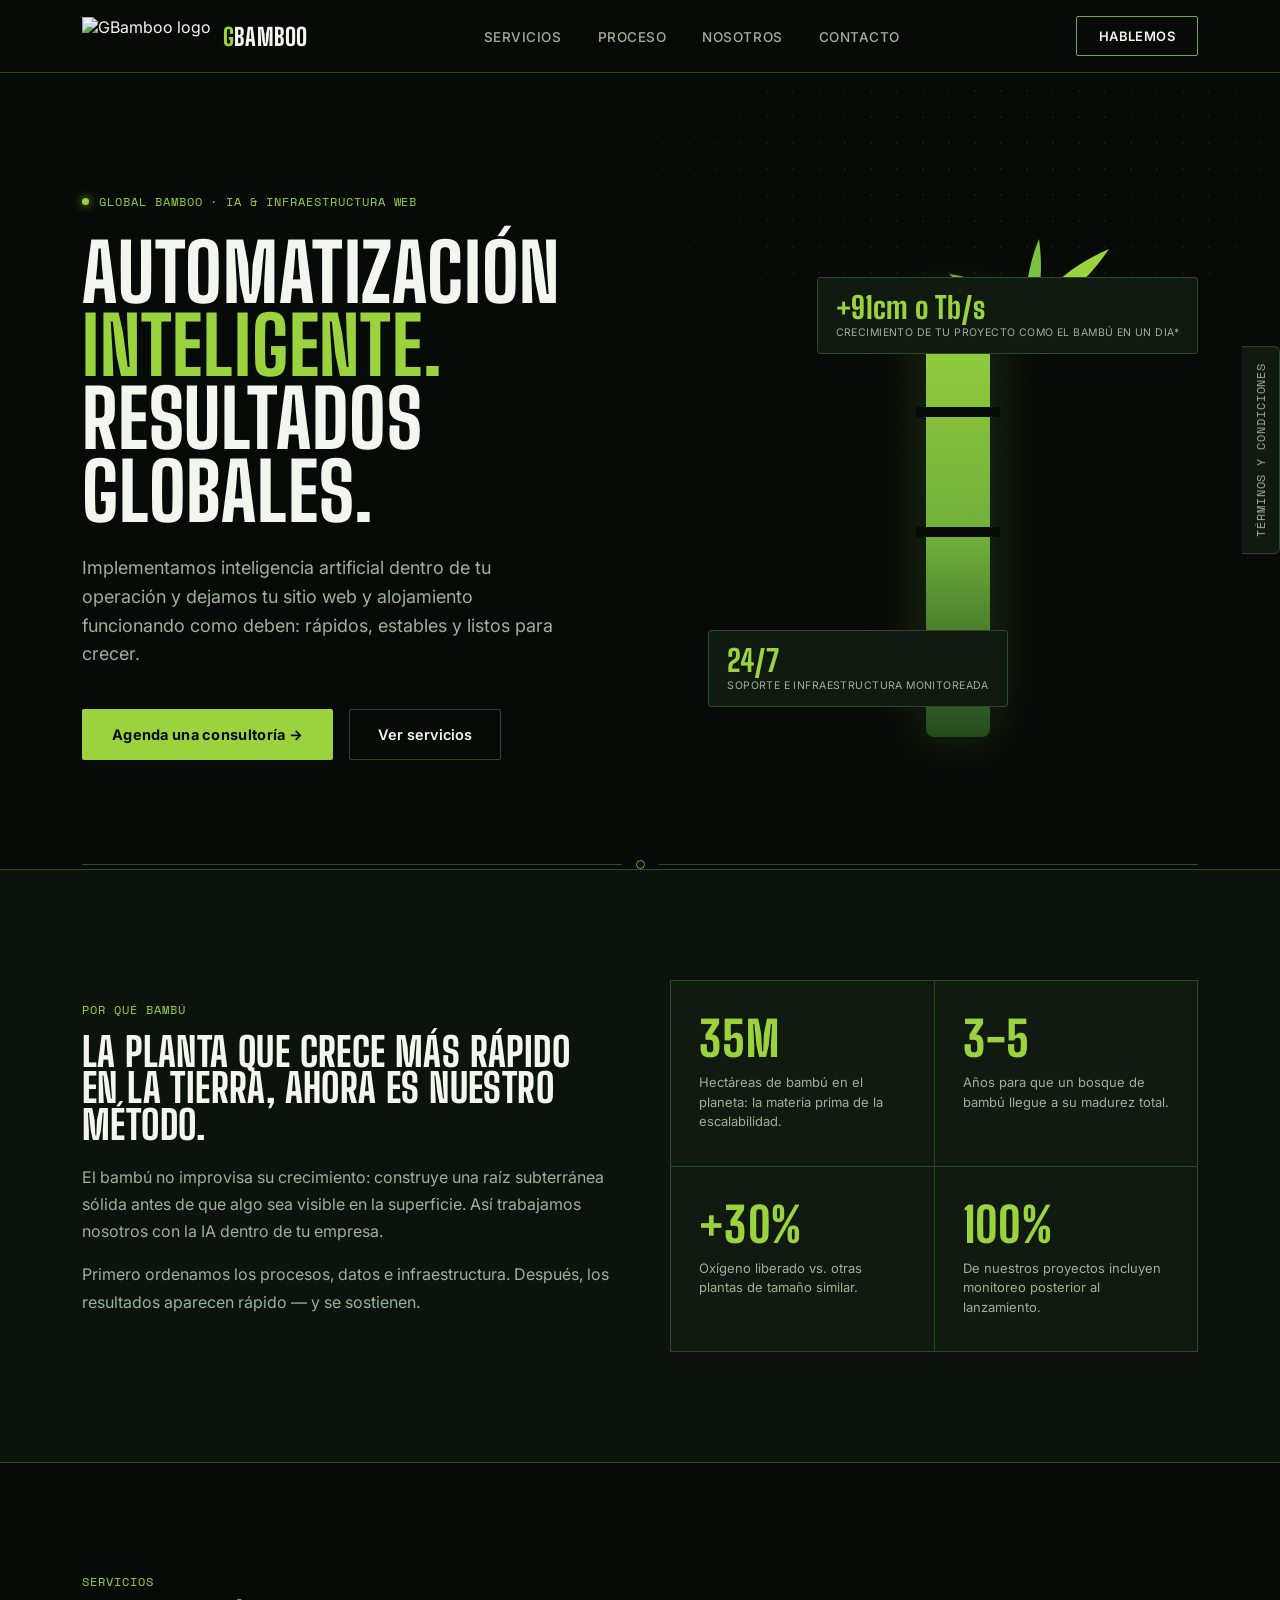
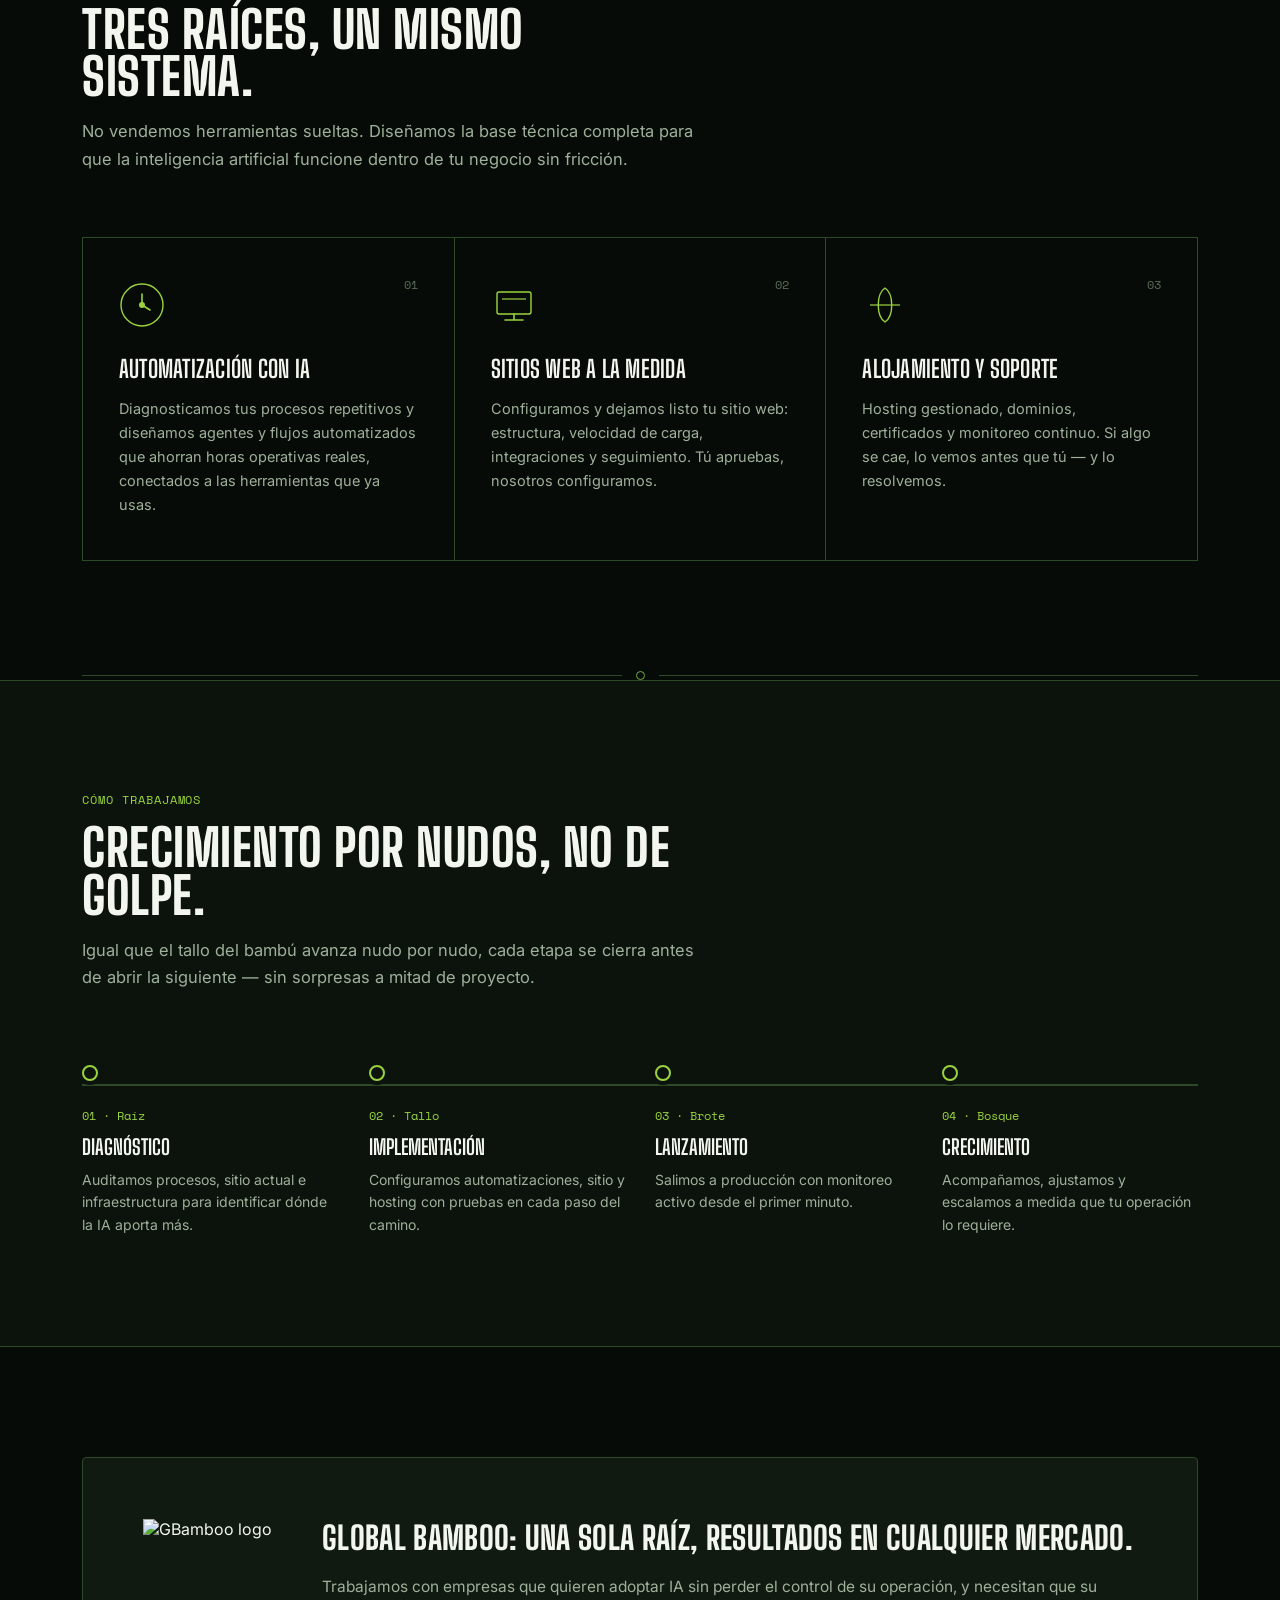
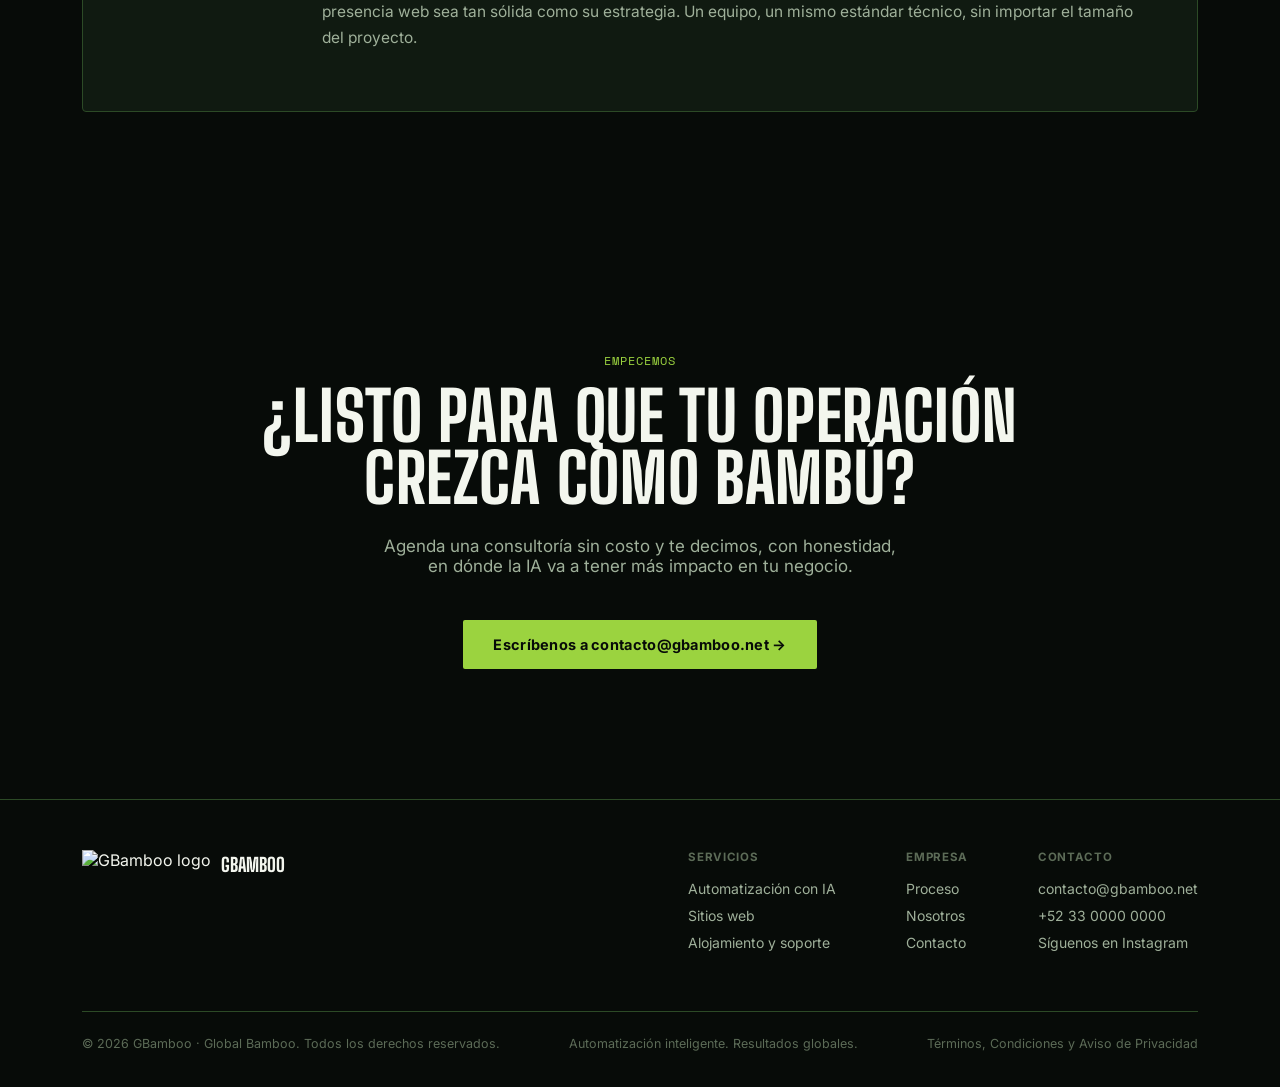
==== gbamboo-site.html @ f695e17c "Cambios Gbamboo Estos son los cambios de la pagina de GBamboo con las modificaciones pensadas:  Se" ====
<!DOCTYPE html>
<html lang="es">
<head>
<meta charset="UTF-8">
<meta name="viewport" content="width=device-width, initial-scale=1.0">
<title>GBamboo — Automatización Inteligente. Resultados Globales.</title>
<link rel="icon" type="image/x-icon" href="favicon.ico">
<link rel="preconnect" href="https://fonts.googleapis.com">
<link rel="preconnect" href="https://fonts.gstatic.com" crossorigin>
<link href="https://fonts.googleapis.com/css2?family=Big+Shoulders+Display:wght@400;600;700;800;900&family=Inter:wght@400;500;600;700&family=Space+Mono:wght@400;700&display=swap" rel="stylesheet">
<style>
  :root{
    --bg-black:#070b08;
    --bg-deep:#0c130d;
    --bg-panel:#101a11;
    --green-bright:#9bd33f;
    --green-mid:#6fae3a;
    --green-deep:#244a1f;
    --green-line:#2c4a26;
    --white:#f3f6ee;
    --grey:#9fb09a;
    --grey-dim:#5c6b57;
  }
  *{margin:0;padding:0;box-sizing:border-box;}
  html{scroll-behavior:smooth;}
  body{
    background:var(--bg-black);
    color:var(--white);
    font-family:'Inter',sans-serif;
    overflow-x:hidden;
    -webkit-font-smoothing:antialiased;
  }
  ::selection{background:var(--green-bright);color:var(--bg-black);}

  .display{
    font-family:'Big Shoulders Display',sans-serif;
    text-transform:uppercase;
    letter-spacing:0.01em;
    font-weight:800;
    line-height:0.92;
  }
  .mono{
    font-family:'Space Mono',monospace;
    letter-spacing:0.08em;
    text-transform:uppercase;
  }

  a{color:inherit;text-decoration:none;}

  .wrap{
    max-width:1180px;
    margin:0 auto;
    padding:0 32px;
  }

  /* background circuit-dot texture, echoes the globe motif in the logo */
  .dot-field{
    position:fixed;
    inset:0;
    pointer-events:none;
    z-index:0;
    background-image:radial-gradient(circle, rgba(155,211,63,0.10) 1px, transparent 1px);
    background-size:26px 26px;
    mask-image:radial-gradient(ellipse 70% 55% at 78% 18%, black 0%, transparent 70%);
  }

  /* ---------- NAV ---------- */
  header{
    position:sticky;
    top:0;
    z-index:50;
    background:rgba(7,11,8,0.86);
    backdrop-filter:blur(10px);
    border-bottom:1px solid var(--green-line);
  }
  nav{
    display:flex;
    align-items:center;
    justify-content:space-between;
    padding:16px 32px;
    max-width:1180px;
    margin:0 auto;
  }
  .brand{
    display:flex;
    align-items:center;
    gap:12px;
  }
  .brand img{height:38px;width:auto;display:block;}
  .brand-word{
    font-family:'Big Shoulders Display',sans-serif;
    font-weight:800;
    font-size:24px;
    letter-spacing:0.01em;
    text-transform:uppercase;
  }
  .brand-word .g{color:var(--green-bright);}
  nav ul{
    display:flex;
    gap:36px;
    list-style:none;
  }
  nav ul a{
    font-size:13.5px;
    letter-spacing:0.04em;
    color:var(--grey);
    transition:color .2s;
    text-transform:uppercase;
    font-weight:500;
  }
  nav ul a:hover{color:var(--green-bright);}
  .nav-cta{
    display:inline-flex;
    align-items:center;
    gap:8px;
    padding:11px 22px;
    border:1px solid var(--green-mid);
    border-radius:2px;
    font-size:13px;
    font-weight:600;
    letter-spacing:0.03em;
    text-transform:uppercase;
    transition:all .2s;
  }
  .nav-cta:hover{background:var(--green-bright);border-color:var(--green-bright);color:var(--bg-black);}
  .nav-toggle{display:none;}

  /* ---------- HERO ---------- */
  .hero{
    position:relative;
    padding:120px 0 100px;
    overflow:hidden;
  }
  .hero-grid{
    display:grid;
    grid-template-columns:1.1fr 0.9fr;
    gap:50px;
    align-items:center;
    position:relative;
    z-index:2;
  }
  .eyebrow{
    display:flex;
    align-items:center;
    gap:10px;
    font-size:12px;
    color:var(--green-bright);
    margin-bottom:26px;
    opacity:0;
    animation:fadeUp .7s ease forwards .1s;
  }
  .eyebrow::before{
    content:'';
    width:7px;height:7px;
    background:var(--green-bright);
    border-radius:50%;
    box-shadow:0 0 10px var(--green-bright);
  }
  .hero h1{
    font-size:clamp(46px, 6.2vw, 84px);
    opacity:0;
    animation:fadeUp .8s ease forwards .25s;
  }
  .hero h1 .accent{color:var(--green-bright);}
  .hero p.lead{
    margin-top:26px;
    font-size:18px;
    line-height:1.6;
    color:var(--grey);
    max-width:480px;
    opacity:0;
    animation:fadeUp .8s ease forwards .42s;
  }
  .hero-actions{
    display:flex;
    gap:16px;
    margin-top:40px;
    flex-wrap:wrap;
    opacity:0;
    animation:fadeUp .8s ease forwards .58s;
  }
  .btn-primary{
    padding:16px 30px;
    background:var(--green-bright);
    color:var(--bg-black);
    font-weight:700;
    font-size:14.5px;
    letter-spacing:0.02em;
    border-radius:2px;
    transition:transform .2s, box-shadow .2s;
    display:inline-flex;align-items:center;gap:10px;
  }
  .btn-primary:hover{transform:translateY(-2px);box-shadow:0 10px 26px rgba(155,211,63,0.28);}
  .btn-ghost{
    padding:16px 28px;
    border:1px solid var(--green-line);
    border-radius:2px;
    font-weight:600;
    font-size:14.5px;
    color:var(--white);
    transition:border-color .2s, background .2s;
  }
  .btn-ghost:hover{border-color:var(--green-bright);background:rgba(155,211,63,0.06);}

  @keyframes fadeUp{
    from{opacity:0;transform:translateY(18px);}
    to{opacity:1;transform:translateY(0);}
  }

  /* growing bamboo stalk signature element */
  .stalk-wrap{
    position:relative;
    height:520px;
    display:flex;
    align-items:flex-end;
    justify-content:center;
  }
  .stalk{
    position:relative;
    width:64px;
    height:0;
    background:linear-gradient(180deg, var(--green-bright), var(--green-mid) 55%, var(--green-deep));
    border-radius:8px;
    animation:grow 1.6s cubic-bezier(.2,.8,.25,1) forwards .3s;
    box-shadow:0 0 60px rgba(155,211,63,0.18);
  }
  @keyframes grow{
    from{height:0;}
    to{height:440px;}
  }
  .node{
    position:absolute;
    left:-10px;
    width:84px;
    height:10px;
    background:var(--bg-black);
    border-top:2px solid rgba(7,11,8,0.5);
    opacity:0;
    animation:nodeIn .4s ease forwards;
  }
  @keyframes nodeIn{ to{opacity:1;} }
  .leafset{
    position:absolute;
    width:170px;
    opacity:0;
    animation:leafIn .6s ease forwards;
  }
  .leafset svg{width:100%;height:auto;display:block;}
  @keyframes leafIn{
    from{opacity:0;transform:translateX(-6px) rotate(-4deg);}
    to{opacity:1;transform:translateX(0) rotate(0);}
  }
  .stat-floater{
    position:absolute;
    background:var(--bg-panel);
    border:1px solid var(--green-line);
    border-radius:3px;
    padding:14px 18px;
    opacity:0;
    animation:fadeUp .7s ease forwards 1.9s;
  }
  .stat-floater .num{
    font-family:'Big Shoulders Display',sans-serif;
    font-weight:800;
    font-size:30px;
    color:var(--green-bright);
    line-height:1;
  }
  .stat-floater .lab{
    font-size:10.5px;
    color:var(--grey);
    letter-spacing:0.04em;
    text-transform:uppercase;
    margin-top:4px;
  }
  .stat-1{top:60px; right:0;}
  .stat-2{bottom:30px; left:-10px;}

  @media (prefers-reduced-motion: reduce){
    .stalk{animation:none;height:440px;}
    .node,.leafset,.stat-floater,.eyebrow,.hero h1,.hero p.lead,.hero-actions{animation:none;opacity:1;}
  }

  /* ---------- NODE DIVIDER (bamboo joints as section divider) ---------- */
  .joint-divider{
    display:flex;
    align-items:center;
    gap:14px;
    max-width:1180px;
    margin:0 auto;
    padding:0 32px;
  }
  .joint-divider .line{flex:1;height:1px;background:var(--green-line);}
  .joint-divider .ring{
    width:9px;height:9px;border:1.5px solid var(--green-mid);border-radius:50%;
  }

  /* ---------- SECTION GENERIC ---------- */
  section{position:relative;z-index:2;padding:110px 0;}
  .section-head{
    max-width:620px;
    margin-bottom:64px;
  }
  .tag{
    font-size:12px;
    color:var(--green-bright);
    margin-bottom:16px;
    display:block;
  }
  .section-head h2{
    font-size:clamp(34px,4vw,52px);
  }
  .section-head p{
    margin-top:18px;
    color:var(--grey);
    font-size:16.5px;
    line-height:1.65;
  }

  /* ---------- WHY BAMBOO STRIP ---------- */
  .why{
    background:var(--bg-deep);
    border-top:1px solid var(--green-line);
    border-bottom:1px solid var(--green-line);
  }
  .why-grid{
    display:grid;
    grid-template-columns:1fr 1fr;
    gap:60px;
    align-items:center;
  }
  .why-copy h3{
    font-size:clamp(28px,3.4vw,40px);
    margin-bottom:20px;
  }
  .why-copy p{
    color:var(--grey);
    font-size:16px;
    line-height:1.7;
    margin-bottom:16px;
  }
  .why-stats{
    display:grid;
    grid-template-columns:1fr 1fr;
    gap:1px;
    background:var(--green-line);
    border:1px solid var(--green-line);
  }
  .why-stat{
    background:var(--bg-panel);
    padding:34px 28px;
  }
  .why-stat .num{
    font-family:'Big Shoulders Display',sans-serif;
    font-weight:800;
    font-size:48px;
    color:var(--green-bright);
    line-height:1;
  }
  .why-stat .lab{
    margin-top:10px;
    font-size:13px;
    color:var(--grey);
    line-height:1.5;
  }

  /* ---------- SERVICES ---------- */
  .services-grid{
    display:grid;
    grid-template-columns:repeat(3,1fr);
    gap:1px;
    background:var(--green-line);
    border:1px solid var(--green-line);
  }
  .service-card{
    background:var(--bg-black);
    padding:44px 36px;
    transition:background .25s;
    position:relative;
  }
  .service-card:hover{background:var(--bg-panel);}
  .service-card .si{
    width:46px;height:46px;
    margin-bottom:26px;
  }
  .service-card .si svg{width:100%;height:100%;}
  .service-card h3{
    font-family:'Big Shoulders Display',sans-serif;
    font-weight:700;
    font-size:24px;
    text-transform:uppercase;
    margin-bottom:14px;
    letter-spacing:0.01em;
  }
  .service-card p{
    color:var(--grey);
    font-size:14.5px;
    line-height:1.65;
  }
  .service-card .num{
    position:absolute;
    top:38px;right:36px;
    font-family:'Space Mono',monospace;
    font-size:12px;
    color:var(--grey-dim);
  }

  /* ---------- PROCESS (bamboo nodes = phased growth, a real sequence) ---------- */
  .process{background:var(--bg-deep);border-top:1px solid var(--green-line);border-bottom:1px solid var(--green-line);}
  .process-track{
    position:relative;
    padding-top:10px;
  }
  .process-line{
    position:absolute;
    top:29px;left:0;right:0;
    height:2px;
    background:var(--green-line);
  }
  .process-steps{
    display:grid;
    grid-template-columns:repeat(4,1fr);
    gap:30px;
    position:relative;
  }
  .pstep .node-dot{
    width:16px;height:16px;
    border-radius:50%;
    background:var(--bg-deep);
    border:2px solid var(--green-bright);
    margin-bottom:26px;
    position:relative;
    box-shadow:0 0 0 4px var(--bg-deep);
  }
  .pstep .pnum{
    font-family:'Space Mono',monospace;
    font-size:12px;
    color:var(--green-bright);
    margin-bottom:10px;
    display:block;
  }
  .pstep h4{
    font-family:'Big Shoulders Display',sans-serif;
    font-weight:700;
    font-size:21px;
    text-transform:uppercase;
    margin-bottom:10px;
  }
  .pstep p{
    color:var(--grey);
    font-size:14px;
    line-height:1.6;
  }

  /* ---------- LOGO PANEL / TRUST ---------- */
  .panel{
    background:var(--bg-panel);
    border:1px solid var(--green-line);
    border-radius:4px;
    padding:60px;
    display:flex;
    align-items:center;
    gap:50px;
  }
  .panel img{height:130px;width:auto;flex-shrink:0;}
  .panel-text h3{
    font-size:clamp(24px,2.6vw,32px);
    line-height:1.3;
    margin-bottom:14px;
  }
  .panel-text p{color:var(--grey);font-size:15.5px;line-height:1.65;}

  /* ---------- CTA ---------- */
  .cta{
    text-align:center;
    padding:130px 0;
  }
  .cta h2{
    font-size:clamp(38px,5.5vw,68px);
    max-width:780px;
    margin:0 auto 26px;
  }
  .cta p{
    color:var(--grey);
    font-size:17px;
    max-width:520px;
    margin:0 auto 44px;
  }

  /* ---------- FOOTER ---------- */
  footer{
    border-top:1px solid var(--green-line);
    padding:50px 0 36px;
  }
  .foot-grid{
    display:flex;
    justify-content:space-between;
    align-items:flex-start;
    flex-wrap:wrap;
    gap:40px;
  }
  .foot-brand{display:flex;align-items:center;gap:10px;}
  .foot-brand img{height:30px;}
  .foot-brand span{font-family:'Big Shoulders Display',sans-serif;font-weight:800;font-size:19px;text-transform:uppercase;}
  .foot-cols{display:flex;gap:70px;flex-wrap:wrap;}
  .foot-col h5{
    font-size:11.5px;letter-spacing:0.06em;text-transform:uppercase;color:var(--grey-dim);margin-bottom:16px;
  }
  .foot-col a, .foot-col p{
    display:block;
    font-size:14px;
    color:var(--grey);
    margin-bottom:10px;
  }
  .foot-col a:hover{color:var(--green-bright);}
  .foot-bottom{
    margin-top:50px;
    padding-top:24px;
    border-top:1px solid var(--green-line);
    display:flex;
    justify-content:space-between;
    font-size:12.5px;
    color:var(--grey-dim);
    flex-wrap:wrap;
    gap:10px;
  }

  /* ---------- RESPONSIVE ---------- */
  @media (max-width:900px){
    nav ul{display:none;}
    .hero-grid{grid-template-columns:1fr;}
    .stalk-wrap{height:340px;margin-top:20px;}
    .why-grid{grid-template-columns:1fr;}
    .services-grid{grid-template-columns:1fr;}
    .process-steps{grid-template-columns:1fr 1fr;}
    .process-line{display:none;}
    .panel{flex-direction:column;text-align:center;padding:44px 30px;}
    .why-stats{grid-template-columns:1fr;}
  }
  @media (max-width:560px){
    .process-steps{grid-template-columns:1fr;}
    .nav-cta{display:none;}
    .wrap{padding:0 20px;}
    nav{padding:14px 20px;}
  }

  a:focus-visible, button:focus-visible{
    outline:2px solid var(--green-bright);
    outline-offset:3px;
  }

  /* ---------- LEGAL TAB (Términos y Condiciones) ---------- */
  .legal-tab{
    position:fixed;
    right:0;
    top:50%;
    transform:translateY(-50%) rotate(180deg);
    writing-mode:vertical-rl;
    background:var(--bg-panel);
    border:1px solid var(--green-line);
    border-right:none;
    color:var(--grey);
    font-family:'Space Mono',monospace;
    font-size:11.5px;
    letter-spacing:0.08em;
    text-transform:uppercase;
    padding:16px 10px;
    border-radius:6px 0 0 6px;
    cursor:pointer;
    z-index:60;
    transition:background .2s, color .2s, padding .2s;
  }
  .legal-tab:hover{
    background:var(--green-bright);
    color:var(--bg-black);
    padding-right:14px;
  }
  @media (max-width:560px){
    .legal-tab{font-size:10px;padding:12px 8px;}
  }

  .legal-overlay{
    position:fixed;
    inset:0;
    background:rgba(7,11,8,0.78);
    backdrop-filter:blur(4px);
    z-index:99;
    display:none;
    align-items:center;
    justify-content:center;
    padding:32px 16px;
  }
  .legal-overlay.open{display:flex;}

  .legal-modal{
    position:relative;
    width:100%;
    max-width:820px;
    max-height:86vh;
    overflow-y:auto;
    background:var(--bg-deep);
    border:1px solid var(--green-line);
    border-radius:8px;
    padding:48px 44px 56px;
    box-shadow:0 30px 80px rgba(0,0,0,0.5);
  }
  .legal-modal::-webkit-scrollbar{width:8px;}
  .legal-modal::-webkit-scrollbar-thumb{background:var(--green-line);border-radius:4px;}

  .legal-close{
    position:sticky;
    top:0;
    float:right;
    margin:-8px -8px 0 0;
    width:36px;height:36px;
    display:flex;align-items:center;justify-content:center;
    background:var(--bg-panel);
    border:1px solid var(--green-line);
    border-radius:50%;
    color:var(--grey);
    font-size:18px;
    cursor:pointer;
    transition:background .2s, color .2s;
  }
  .legal-close:hover{background:var(--green-bright);color:var(--bg-black);}

  .legal-modal h2.display{
    font-size:clamp(26px,4vw,38px);
    margin-bottom:6px;
    clear:both;
  }
  .legal-modal .legal-updated{
    font-size:12px;
    color:var(--green-bright);
    margin-bottom:32px;
    display:block;
  }
  .legal-modal h3{
    font-family:'Big Shoulders Display',sans-serif;
    font-weight:700;
    text-transform:uppercase;
    letter-spacing:0.01em;
    font-size:20px;
    color:var(--green-bright);
    margin:36px 0 12px;
  }
  .legal-modal h3:first-of-type{margin-top:8px;}
  .legal-modal h4{
    font-family:'Inter',sans-serif;
    font-weight:700;
    font-size:14.5px;
    color:var(--white);
    margin:20px 0 8px;
  }
  .legal-modal p{
    color:var(--grey);
    font-size:14.5px;
    line-height:1.7;
    margin-bottom:12px;
  }
  .legal-modal ul{
    margin:0 0 14px 20px;
    color:var(--grey);
    font-size:14.5px;
    line-height:1.7;
  }
  .legal-modal li{margin-bottom:6px;}
  .legal-modal strong{color:var(--white);}
  .legal-modal a.legal-link{color:var(--green-bright);text-decoration:underline;}
  .legal-modal .legal-divider{
    height:1px;
    background:var(--green-line);
    margin:44px 0;
    border:none;
  }
  .legal-modal .legal-note{
    margin-top:36px;
    padding:16px 18px;
    background:var(--bg-panel);
    border:1px solid var(--green-line);
    border-radius:4px;
    font-size:13px;
    color:var(--grey);
    font-style:italic;
    line-height:1.6;
  }
  @media (max-width:560px){
    .legal-modal{padding:36px 22px 44px;}
  }
</style>
</head>
<body>

<div class="dot-field"></div>

<header>
  <nav>
    <div class="brand">
      <img src="logo.png" alt="GBamboo logo">
      <span class="brand-word"><span class="g">G</span>Bamboo</span>
    </div>
    <ul>
      <li><a href="#servicios">Servicios</a></li>
      <li><a href="#proceso">Proceso</a></li>
      <li><a href="#nosotros">Nosotros</a></li>
      <li><a href="#contacto">Contacto</a></li>
    </ul>
    <a href="#contacto" class="nav-cta">Hablemos</a>
  </nav>
</header>

<main>
  <!-- HERO -->
  <section class="hero">
    <div class="wrap hero-grid">
      <div>
        <span class="eyebrow mono">Global Bamboo · IA &amp; Infraestructura Web</span>
        <h1 class="display">Automatización<br><span class="accent">Inteligente.</span><br>Resultados<br>Globales.</h1>
        <p class="lead">Implementamos inteligencia artificial dentro de tu operación y dejamos tu sitio web y alojamiento funcionando como deben: rápidos, estables y listos para crecer.</p>
        <div class="hero-actions">
          <a href="#contacto" class="btn-primary">Agenda una consultoría →</a>
          <a href="#servicios" class="btn-ghost">Ver servicios</a>
        </div>
      </div>

      <div class="stalk-wrap" aria-hidden="true">
        <div class="stalk">
          <div class="node" style="bottom:90px; animation-delay:.9s;"></div>
          <div class="node" style="bottom:200px; animation-delay:1.15s;"></div>
          <div class="node" style="bottom:320px; animation-delay:1.4s;"></div>
          <div class="leafset" style="top:-58px; left:18px; animation-delay:1.7s;">
            <svg viewBox="0 0 170 110" fill="none">
              <path d="M85 90 C60 70 30 60 5 35 C40 40 65 55 85 90Z" fill="#6fae3a"/>
              <path d="M85 90 C95 55 120 30 165 10 C145 40 120 60 85 90Z" fill="#9bd33f"/>
              <path d="M85 90 C78 55 85 25 95 0 C100 35 95 65 85 90Z" fill="#7cc23f"/>
            </svg>
          </div>
        </div>
        <div class="stat-floater stat-1">
          <div class="num">+91cm o Tb/s</div>
          <div class="lab">Crecimiento de tu proyecto como el bambú en un dia*</div>
        </div>
        <div class="stat-floater stat-2">
          <div class="num">24/7</div>
          <div class="lab">Soporte e infraestructura monitoreada</div>
        </div>
      </div>
    </div>
  </section>

  <div class="joint-divider"><div class="line"></div><div class="ring"></div><div class="line"></div></div>

  <!-- WHY BAMBOO -->
  <section class="why">
    <div class="wrap why-grid">
      <div class="why-copy">
        <span class="tag mono">Por qué bambú</span>
        <h3 class="display">La planta que crece más rápido en la tierra, ahora es nuestro método.</h3>
        <p>El bambú no improvisa su crecimiento: construye una raíz subterránea sólida antes de que algo sea visible en la superficie. Así trabajamos nosotros con la IA dentro de tu empresa.</p>
        <p>Primero ordenamos los procesos, datos e infraestructura. Después, los resultados aparecen rápido — y se sostienen.</p>
      </div>
      <div class="why-stats">
        <div class="why-stat">
          <div class="num display">35M</div>
          <div class="lab">Hectáreas de bambú en el planeta: la materia prima de la escalabilidad.</div>
        </div>
        <div class="why-stat">
          <div class="num display">3-5</div>
          <div class="lab">Años para que un bosque de bambú llegue a su madurez total.</div>
        </div>
        <div class="why-stat">
          <div class="num display">+30%</div>
          <div class="lab">Oxígeno liberado vs. otras plantas de tamaño similar.</div>
        </div>
        <div class="why-stat">
          <div class="num display">100%</div>
          <div class="lab">De nuestros proyectos incluyen monitoreo posterior al lanzamiento.</div>
        </div>
      </div>
    </div>
  </section>

  <!-- SERVICES -->
  <section id="servicios">
    <div class="wrap">
      <div class="section-head">
        <span class="tag mono">Servicios</span>
        <h2 class="display">Tres raíces, un mismo sistema.</h2>
        <p>No vendemos herramientas sueltas. Diseñamos la base técnica completa para que la inteligencia artificial funcione dentro de tu negocio sin fricción.</p>
      </div>

      <div class="services-grid">
        <div class="service-card">
          <span class="num">01</span>
          <div class="si"><svg viewBox="0 0 46 46" fill="none"><circle cx="23" cy="23" r="21" stroke="#9bd33f" stroke-width="1.4"/><path d="M23 12v11l8 5" stroke="#9bd33f" stroke-width="1.6" stroke-linecap="round"/><circle cx="23" cy="23" r="3" fill="#9bd33f"/></svg></div>
          <h3>Automatización con IA</h3>
          <p>Diagnosticamos tus procesos repetitivos y diseñamos agentes y flujos automatizados que ahorran horas operativas reales, conectados a las herramientas que ya usas.</p>
        </div>
        <div class="service-card">
          <span class="num">02</span>
          <div class="si"><svg viewBox="0 0 46 46" fill="none"><rect x="6" y="10" width="34" height="22" rx="2" stroke="#9bd33f" stroke-width="1.4"/><path d="M14 38h18M23 32v6" stroke="#9bd33f" stroke-width="1.6" stroke-linecap="round"/><path d="M11 17h24" stroke="#9bd33f" stroke-width="1.2"/></svg></div>
          <h3>Sitios web a la medida</h3>
          <p>Configuramos y dejamos listo tu sitio web: estructura, velocidad de carga, integraciones y seguimiento. Tú apruebas, nosotros configuramos.</p>
        </div>
        <div class="service-card">
          <span class="num">03</span>
          <div class="si"><svg viewBox="0 0 46 46" fill="none"><path d="M23 6c9 6 9 28 0 34-9-6-9-28 0-34Z" stroke="#9bd33f" stroke-width="1.4"/><path d="M8 23h30" stroke="#9bd33f" stroke-width="1.2"/></svg></div>
          <h3>Alojamiento y soporte</h3>
          <p>Hosting gestionado, dominios, certificados y monitoreo continuo. Si algo se cae, lo vemos antes que tú — y lo resolvemos.</p>
        </div>
      </div>
    </div>
  </section>

  <div class="joint-divider"><div class="line"></div><div class="ring"></div><div class="line"></div></div>

  <!-- PROCESS -->
  <section class="process" id="proceso">
    <div class="wrap">
      <div class="section-head">
        <span class="tag mono">Cómo trabajamos</span>
        <h2 class="display">Crecimiento por nudos, no de golpe.</h2>
        <p>Igual que el tallo del bambú avanza nudo por nudo, cada etapa se cierra antes de abrir la siguiente — sin sorpresas a mitad de proyecto.</p>
      </div>
      <div class="process-track">
        <div class="process-line"></div>
        <div class="process-steps">
          <div class="pstep">
            <div class="node-dot"></div>
            <span class="pnum">01 · Raíz</span>
            <h4>Diagnóstico</h4>
            <p>Auditamos procesos, sitio actual e infraestructura para identificar dónde la IA aporta más.</p>
          </div>
          <div class="pstep">
            <div class="node-dot"></div>
            <span class="pnum">02 · Tallo</span>
            <h4>Implementación</h4>
            <p>Configuramos automatizaciones, sitio y hosting con pruebas en cada paso del camino.</p>
          </div>
          <div class="pstep">
            <div class="node-dot"></div>
            <span class="pnum">03 · Brote</span>
            <h4>Lanzamiento</h4>
            <p>Salimos a producción con monitoreo activo desde el primer minuto.</p>
          </div>
          <div class="pstep">
            <div class="node-dot"></div>
            <span class="pnum">04 · Bosque</span>
            <h4>Crecimiento</h4>
            <p>Acompañamos, ajustamos y escalamos a medida que tu operación lo requiere.</p>
          </div>
        </div>
      </div>
    </div>
  </section>

  <!-- TRUST PANEL -->
  <section id="nosotros">
    <div class="wrap">
      <div class="panel">
        <img src="logo.png" alt="GBamboo logo">
        <div class="panel-text">
          <h3 class="display">Global Bamboo: una sola raíz, resultados en cualquier mercado.</h3>
          <p>Trabajamos con empresas que quieren adoptar IA sin perder el control de su operación, y necesitan que su presencia web sea tan sólida como su estrategia. Un equipo, un mismo estándar técnico, sin importar el tamaño del proyecto.</p>
        </div>
      </div>
    </div>
  </section>

  <!-- CTA -->
  <section class="cta" id="contacto">
    <div class="wrap">
      <span class="tag mono">Empecemos</span>
      <h2 class="display">¿Listo para que tu operación crezca como bambú?</h2>
      <p>Agenda una consultoría sin costo y te decimos, con honestidad, en dónde la IA va a tener más impacto en tu negocio.</p>
      <a href="mailto:contacto@gbamboo.net" class="btn-primary">Escríbenos a contacto@gbamboo.net →</a>
    </div>
  </section>
</main>

<footer>
  <div class="wrap">
    <div class="foot-grid">
      <div class="foot-brand">
        <img src="logo.png" alt="GBamboo logo">
        <span>GBamboo</span>
      </div>
      <div class="foot-cols">
        <div class="foot-col">
          <h5>Servicios</h5>
          <a href="#servicios">Automatización con IA</a>
          <a href="#servicios">Sitios web</a>
          <a href="#servicios">Alojamiento y soporte</a>
        </div>
        <div class="foot-col">
          <h5>Empresa</h5>
          <a href="#proceso">Proceso</a>
          <a href="#nosotros">Nosotros</a>
          <a href="#contacto">Contacto</a>
        </div>
        <div class="foot-col">
          <h5>Contacto</h5>
          <p>contacto@gbamboo.net</p>
          <p>+52 33 0000 0000</p>
          <a href='https://www.instagram.com/gbamboo.n3t/' target='_blank'>
            Síguenos en Instagram
          </a>
        </div>
      </div>
    </div>
    <div class="foot-bottom">
      <span>© 2026 GBamboo · Global Bamboo. Todos los derechos reservados.</span>
      <span>Automatización inteligente. Resultados globales.</span>
      <a href="#" id="legalFooterLink" style="color:var(--grey-dim);">Términos, Condiciones y Aviso de Privacidad</a>
    </div>
  </div>
</footer>

<!-- ---------- PESTAÑA + MODAL: TÉRMINOS Y CONDICIONES ---------- -->
<button type="button" class="legal-tab mono" id="legalTabBtn" aria-haspopup="dialog" aria-expanded="false" aria-controls="legalOverlay">
  Términos y Condiciones
</button>

<div class="legal-overlay" id="legalOverlay" role="dialog" aria-modal="true" aria-labelledby="legalModalTitle">
  <div class="legal-modal">
    <button type="button" class="legal-close" id="legalCloseBtn" aria-label="Cerrar">✕</button>

    <h2 class="display" id="legalModalTitle">Términos y Condiciones</h2>
    <span class="legal-updated mono">Última actualización: julio 2026</span>

    <p><strong>GBamboo</strong> — Automatización Digital con Inteligencia Artificial. Sitio web: gbamboo.net | Contacto: <a class="legal-link" href="mailto:social@gbamboo.net">social@gbamboo.net</a></p>

    <h3>1. Objeto</h3>
    <p>Estos Términos y Condiciones regulan el acceso y uso del sitio web GBamboo.net, así como la contratación de nuestros servicios de automatización digital, agentes de chat inteligente, sistemas CRM, integraciones y desarrollos relacionados (en conjunto, los "Servicios"). Al acceder al sitio o contratar cualquier Servicio, el usuario o cliente acepta estos Términos en su totalidad. Si no está de acuerdo, debe abstenerse de usar el sitio o contratar los Servicios.</p>

    <h3>2. Descripción de los Servicios</h3>
    <p>GBamboo ofrece, entre otros:</p>
    <ul>
      <li>Desarrollo de sitios web, hosting y dominio.</li>
      <li>Agentes de chat inteligente (WhatsApp, Instagram, sitio web) impulsados por inteligencia artificial.</li>
      <li>Plataformas de gestión de clientes (CRM).</li>
      <li>Integraciones con sistemas de terceros (CRM, ERP, contabilidad, RH).</li>
      <li>Analytics, reportes y automatización de flujos de trabajo (workflows).</li>
    </ul>
    <p>El alcance específico de cada Servicio se define en la propuesta comercial y/o contrato firmado con cada cliente.</p>

    <h3>3. Cuentas y uso permitido</h3>
    <ul>
      <li>El cliente es responsable de la veracidad de la información que proporciona para la prestación del Servicio.</li>
      <li>El cliente se compromete a no utilizar los Servicios para fines ilícitos, fraudulentos, o que infrinjan derechos de terceros.</li>
      <li>Queda prohibido el uso de los agentes de chat inteligente para difundir spam, contenido engañoso, discriminatorio o que viole las políticas de las plataformas integradas (Meta, WhatsApp Business, etc.).</li>
    </ul>

    <h3>4. Propiedad intelectual y licenciamiento del sistema</h3>
    <ul>
      <li>El código fuente, la configuración técnica, los modelos de automatización y la arquitectura de los sistemas desarrollados por GBamboo (chatbots, CRM, workflows) son <strong>propiedad de GBamboo</strong>, salvo que se pacte lo contrario por escrito.</li>
      <li>El cliente recibe una <strong>licencia de uso</strong> sobre el sistema mientras su mensualidad esté vigente y al corriente de pago.</li>
      <li>Los <strong>datos propios del cliente</strong> (contactos, historial de conversaciones, información capturada en el CRM) le pertenecen al cliente y son exportables en formato estándar (CSV/Excel/JSON) en cualquier momento y, en todo caso, al finalizar la relación contractual.</li>
      <li>Al finalizar o incumplirse el contrato de mensualidad, el acceso operativo al sistema se suspende. Existe opción de compra (buyout) del sistema conforme a lo pactado en el contrato de servicio correspondiente.</li>
    </ul>

    <h3>5. Recopilación de información</h3>
    <p>GBamboo recopila información tanto de sus <strong>clientes directos</strong> (las empresas que contratan los Servicios) como de los <strong>usuarios finales</strong> que interactúan con los sistemas desarrollados (por ejemplo, personas que escriben a un chatbot de WhatsApp configurado para un cliente de GBamboo). El detalle de qué información se recopila, para qué se usa y cómo se protege se describe en nuestro Aviso de Privacidad, a continuación.</p>

    <h3>6. Limitación de responsabilidad</h3>
    <ul>
      <li>GBamboo se compromete a operar los Servicios con estándares profesionales de seguridad y disponibilidad, pero no garantiza disponibilidad ininterrumpida al 100%, dado que los Servicios dependen de proveedores externos (AWS, Meta, OpenAI, entre otros).</li>
      <li>GBamboo no es responsable por decisiones comerciales tomadas por el cliente con base en la información generada por los sistemas (reportes, analytics, respuestas del chatbot).</li>
      <li>El cliente es responsable de obtener el consentimiento necesario de sus propios usuarios finales para el tratamiento de sus datos personales, conforme se detalla en el Aviso de Privacidad.</li>
    </ul>

    <h3>7. Vigencia y modificaciones</h3>
    <p>GBamboo podrá modificar estos Términos y Condiciones en cualquier momento. Los cambios se publicarán en este sitio web con su fecha de actualización. El uso continuado de los Servicios tras la publicación de cambios implica su aceptación.</p>

    <h3>8. Legislación aplicable</h3>
    <p>Estos Términos se rigen por las leyes de los Estados Unidos Mexicanos, incluyendo la Ley Federal de Protección de Datos Personales en Posesión de los Particulares (LFPDPPP) y su Reglamento. Cualquier controversia se someterá a los tribunales competentes en Jalisco, México.</p>

    <hr class="legal-divider">

    <h2 class="display" style="font-size:clamp(24px,3.4vw,32px);">Aviso de Privacidad Integral</h2>
    <p>En cumplimiento de la Ley Federal de Protección de Datos Personales en Posesión de los Particulares (LFPDPPP), GBamboo pone a disposición el presente Aviso de Privacidad.</p>

    <h3>1. Identidad y domicilio del responsable</h3>
    <p><strong>GBamboo</strong> es responsable del tratamiento de los datos personales recabados a través de su sitio web GBamboo.net y de los sistemas que administra para sus clientes. Contacto para temas de privacidad: <a class="legal-link" href="mailto:social@gbamboo.net">social@gbamboo.net</a></p>

    <h3>2. Datos personales que recabamos</h3>
    <h4>a) De nuestros clientes (empresas que contratan Servicios)</h4>
    <ul>
      <li>Datos de contacto: nombre, correo electrónico, teléfono, empresa, puesto.</li>
      <li>Datos de facturación.</li>
      <li>Información del negocio necesaria para configurar los sistemas (procesos internos, catálogos, políticas de atención).</li>
    </ul>
    <h4>b) De los usuarios finales que interactúan con los sistemas de nuestros clientes</h4>
    <p>Cuando una persona interactúa con un chatbot, formulario web o sistema de agendamiento configurado por GBamboo para uno de nuestros clientes, podemos recabar:</p>
    <ul>
      <li>Nombre, número de teléfono o cuenta de WhatsApp/Instagram.</li>
      <li>Contenido de las conversaciones sostenidas con el agente de chat.</li>
      <li>Correo electrónico (si se proporciona para agendar citas o recibir información).</li>
      <li>Preferencias e información proporcionada durante la conversación, utilizada para personalizar la atención (por ejemplo: intereses, historial de solicitudes, respuestas a preguntas de calificación de lead).</li>
      <li>Metadatos técnicos (fecha, hora, canal de contacto).</li>
    </ul>
    <p><strong>Importante:</strong> GBamboo trata estos datos en su carácter de <strong>encargado</strong> del tratamiento, actuando por cuenta y bajo instrucciones de nuestro cliente (la empresa con la que el usuario final interactúa), quien es el responsable principal de dicha relación. Cada cliente de GBamboo es responsable de contar con su propio aviso de privacidad frente a sus usuarios finales, y GBamboo se compromete a tratar esos datos únicamente para los fines que el cliente autorice.</p>

    <h3>3. Finalidades del tratamiento</h3>
    <p><strong>Finalidades primarias (necesarias para el Servicio):</strong></p>
    <ul>
      <li>Prestar y operar los Servicios contratados (hosting, chatbot, CRM, integraciones).</li>
      <li>Dar seguimiento y soporte técnico.</li>
      <li>Personalizar la atención brindada por los agentes de chat inteligente (por ejemplo, recordar el contexto de una conversación o preferencias previas del usuario).</li>
      <li>Facturación y cumplimiento de obligaciones fiscales.</li>
    </ul>
    <p><strong>Finalidades secundarias (opcionales):</strong></p>
    <ul>
      <li>Envío de comunicaciones sobre nuevos servicios o mejoras.</li>
      <li>Elaboración de reportes estadísticos y analíticos agregados (sin identificar a personas individuales).</li>
    </ul>
    <p>El usuario puede oponerse a las finalidades secundarias en cualquier momento escribiendo a <a class="legal-link" href="mailto:social@gbamboo.net">social@gbamboo.net</a>.</p>

    <h3>4. Transferencias y encargados de tratamiento</h3>
    <p>Para operar los Servicios, GBamboo utiliza proveedores tecnológicos que procesan datos como parte de la infraestructura (encargados de tratamiento), entre ellos:</p>
    <ul>
      <li><strong>Amazon Web Services (AWS):</strong> hosting, almacenamiento y respaldo de datos.</li>
      <li><strong>OpenAI (ChatGPT):</strong> procesamiento de lenguaje natural para generar respuestas del agente de chat.</li>
      <li><strong>Meta (WhatsApp Business, Instagram):</strong> transmisión de mensajes a través de sus plataformas.</li>
    </ul>
    <p>Estos proveedores procesan la información únicamente para permitir la operación del Servicio y están sujetos a sus propias políticas de privacidad y estándares de seguridad. GBamboo no vende ni renta datos personales a terceros con fines publicitarios.</p>

    <h3>5. Almacenamiento y seguridad</h3>
    <p>Los datos se almacenan en servidores con cifrado, respaldo automático y controles de acceso. Se conservan durante la vigencia de la relación contractual con el cliente correspondiente y, posteriormente, durante el plazo que exijan las obligaciones legales aplicables, salvo solicitud de cancelación por parte del titular.</p>

    <h3>6. Derechos ARCO</h3>
    <p>El titular de los datos (cliente o usuario final) tiene derecho a <strong>Acceder, Rectificar, Cancelar u Oponerse</strong> (derechos ARCO) al tratamiento de sus datos personales, así como a revocar su consentimiento en cualquier momento. Para ejercer estos derechos, puede escribir a <a class="legal-link" href="mailto:social@gbamboo.net">social@gbamboo.net</a> indicando:</p>
    <ul>
      <li>Nombre completo y datos de contacto.</li>
      <li>Descripción clara del dato personal sobre el cual se ejerce el derecho.</li>
      <li>Documento que acredite su identidad, en su caso.</li>
    </ul>
    <p>GBamboo responderá en un plazo no mayor a 20 días hábiles, conforme lo establece la LFPDPPP. Cuando el dato haya sido recabado a través de un sistema operado para un cliente específico, GBamboo podrá canalizar la solicitud al cliente responsable cuando corresponda, y así lo notificará al titular.</p>

    <h3>7. Uso de cookies y tecnologías de rastreo</h3>
    <p>El sitio web GBamboo.net puede utilizar cookies y tecnologías similares (por ejemplo, Google Analytics) para mejorar la experiencia de navegación y analizar el uso del sitio. El usuario puede deshabilitar las cookies desde la configuración de su navegador; esto podría afectar algunas funcionalidades del sitio.</p>

    <h3>8. Cambios al Aviso de Privacidad</h3>
    <p>Este Aviso de Privacidad puede actualizarse para reflejar cambios en nuestros Servicios, en la legislación aplicable o en las prácticas de nuestros proveedores. La versión vigente estará siempre disponible en GBamboo.net.</p>

    <h3>9. Contacto</h3>
    <p>Para dudas, solicitudes o ejercicio de derechos ARCO relacionados con el tratamiento de datos personales:<br>
    Correo electrónico: <a class="legal-link" href="mailto:social@gbamboo.net">social@gbamboo.net</a><br>
    Sitio web: gbamboo.net</p>

    
  </div>
</div>

<script>
  (function(){
    var overlay = document.getElementById('legalOverlay');
    var tabBtn = document.getElementById('legalTabBtn');
    var closeBtn = document.getElementById('legalCloseBtn');
    var footerLink = document.getElementById('legalFooterLink');

    function openLegal(e){
      if(e) e.preventDefault();
      overlay.classList.add('open');
      tabBtn.setAttribute('aria-expanded','true');
      document.body.style.overflow = 'hidden';
      overlay.querySelector('.legal-modal').scrollTop = 0;
    }
    function closeLegal(){
      overlay.classList.remove('open');
      tabBtn.setAttribute('aria-expanded','false');
      document.body.style.overflow = '';
    }

    tabBtn.addEventListener('click', openLegal);
    if(footerLink) footerLink.addEventListener('click', openLegal);
    closeBtn.addEventListener('click', closeLegal);
    overlay.addEventListener('click', function(e){
      if(e.target === overlay) closeLegal();
    });
    document.addEventListener('keydown', function(e){
      if(e.key === 'Escape' && overlay.classList.contains('open')) closeLegal();
    });
  })();
</script>

</body>
</html>
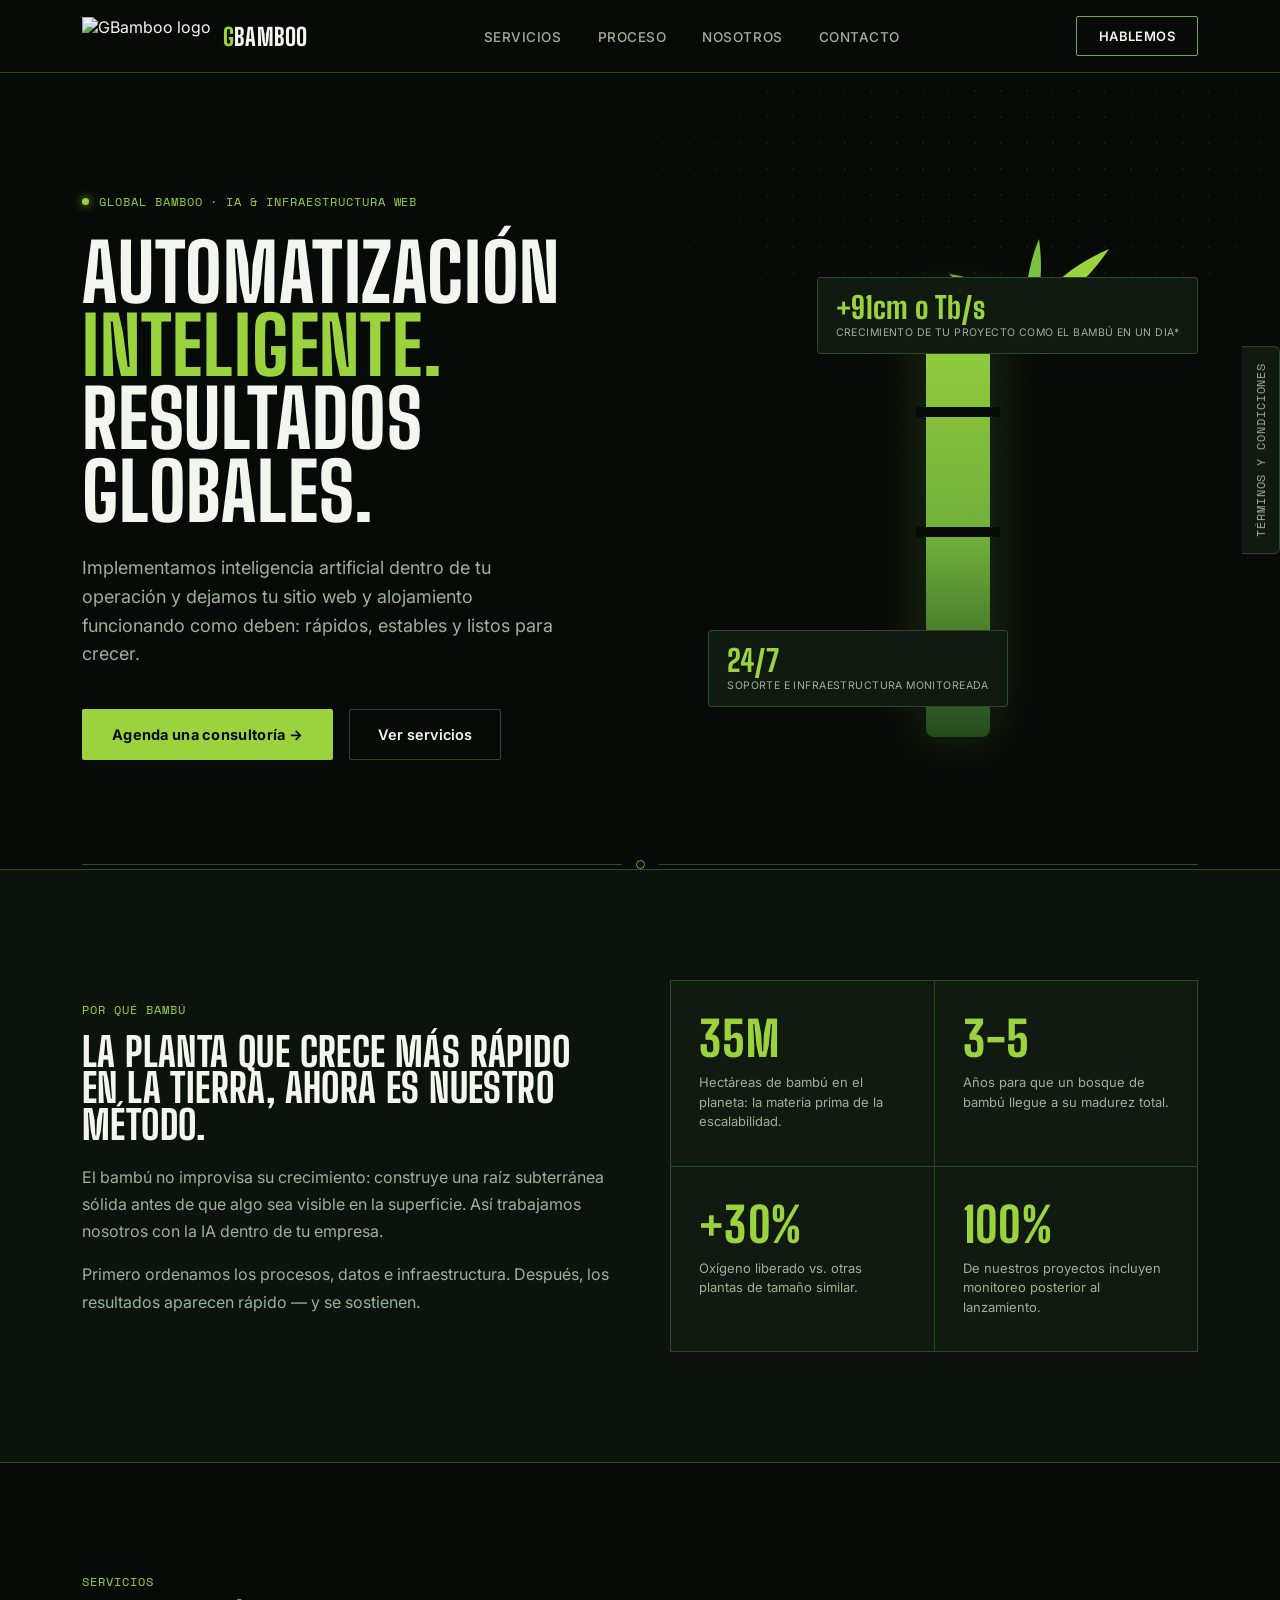
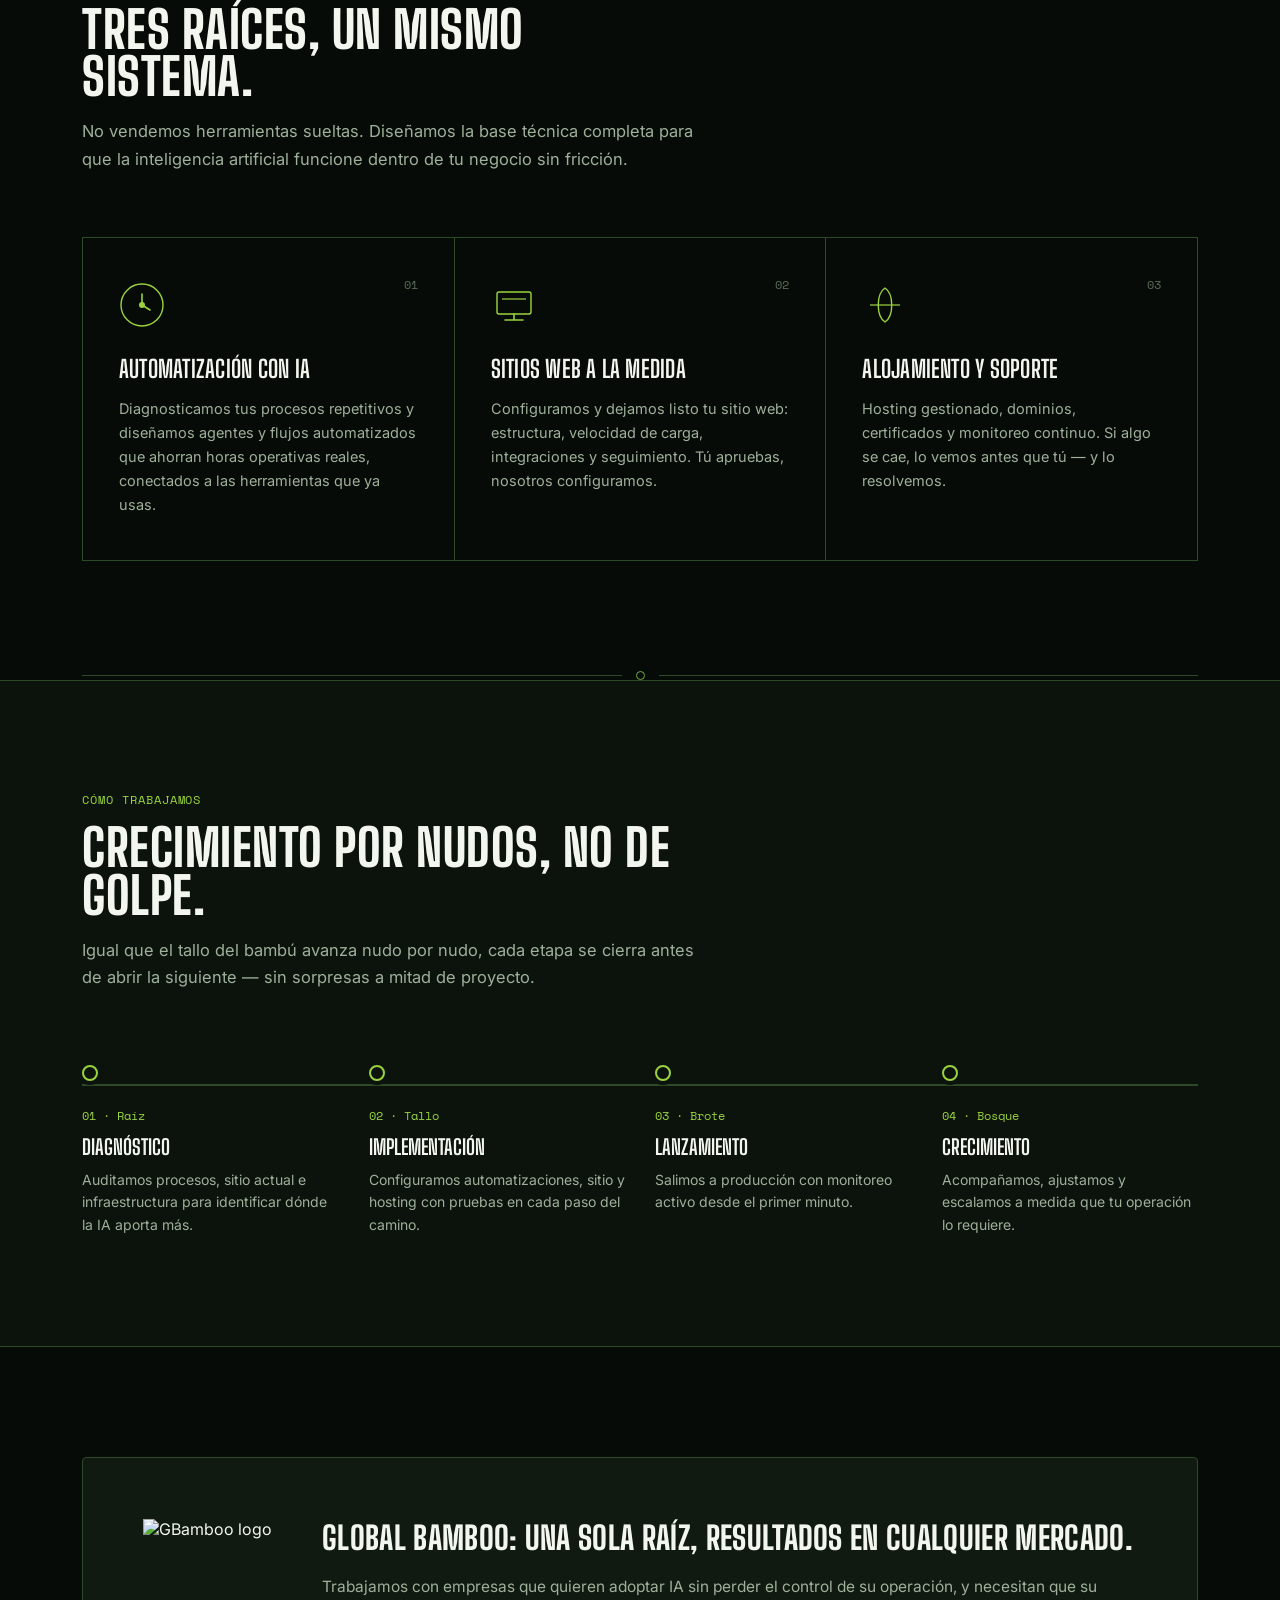
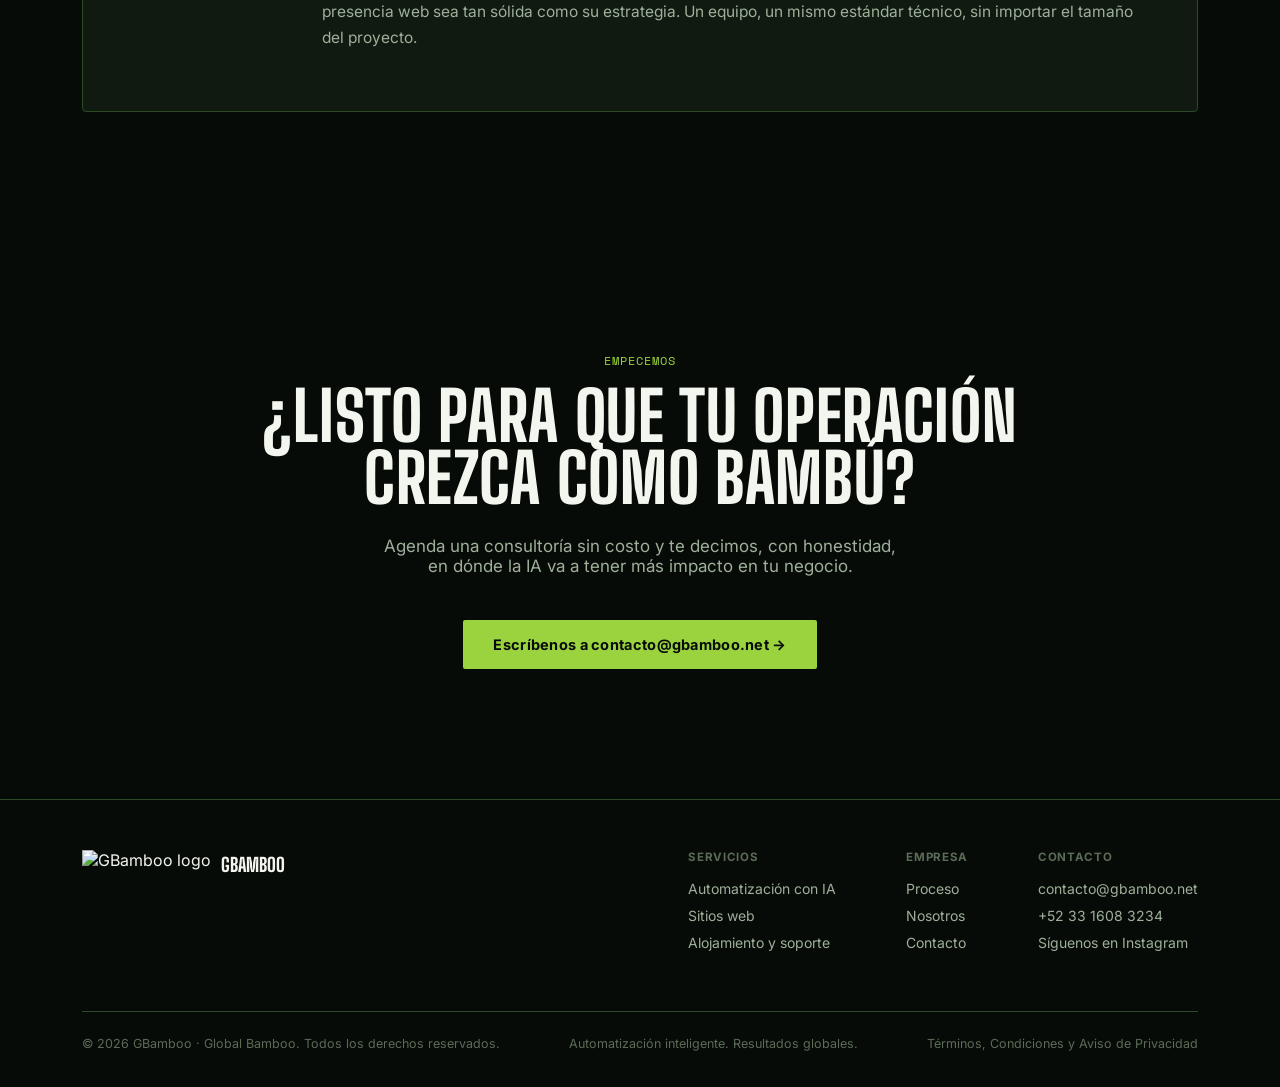
==== commit 4426ef6e: "Camvio de numero" ====
--- a/gbamboo-site.html
+++ b/gbamboo-site.html
@@ -901,7 +901,7 @@
         <div class="foot-col">
           <h5>Contacto</h5>
           <p>contacto@gbamboo.net</p>
-          <p>+52 33 0000 0000</p>
+          <p>+52 33 1608 3234</p>
           <a href='https://www.instagram.com/gbamboo.n3t/' target='_blank'>
             Síguenos en Instagram
           </a>
